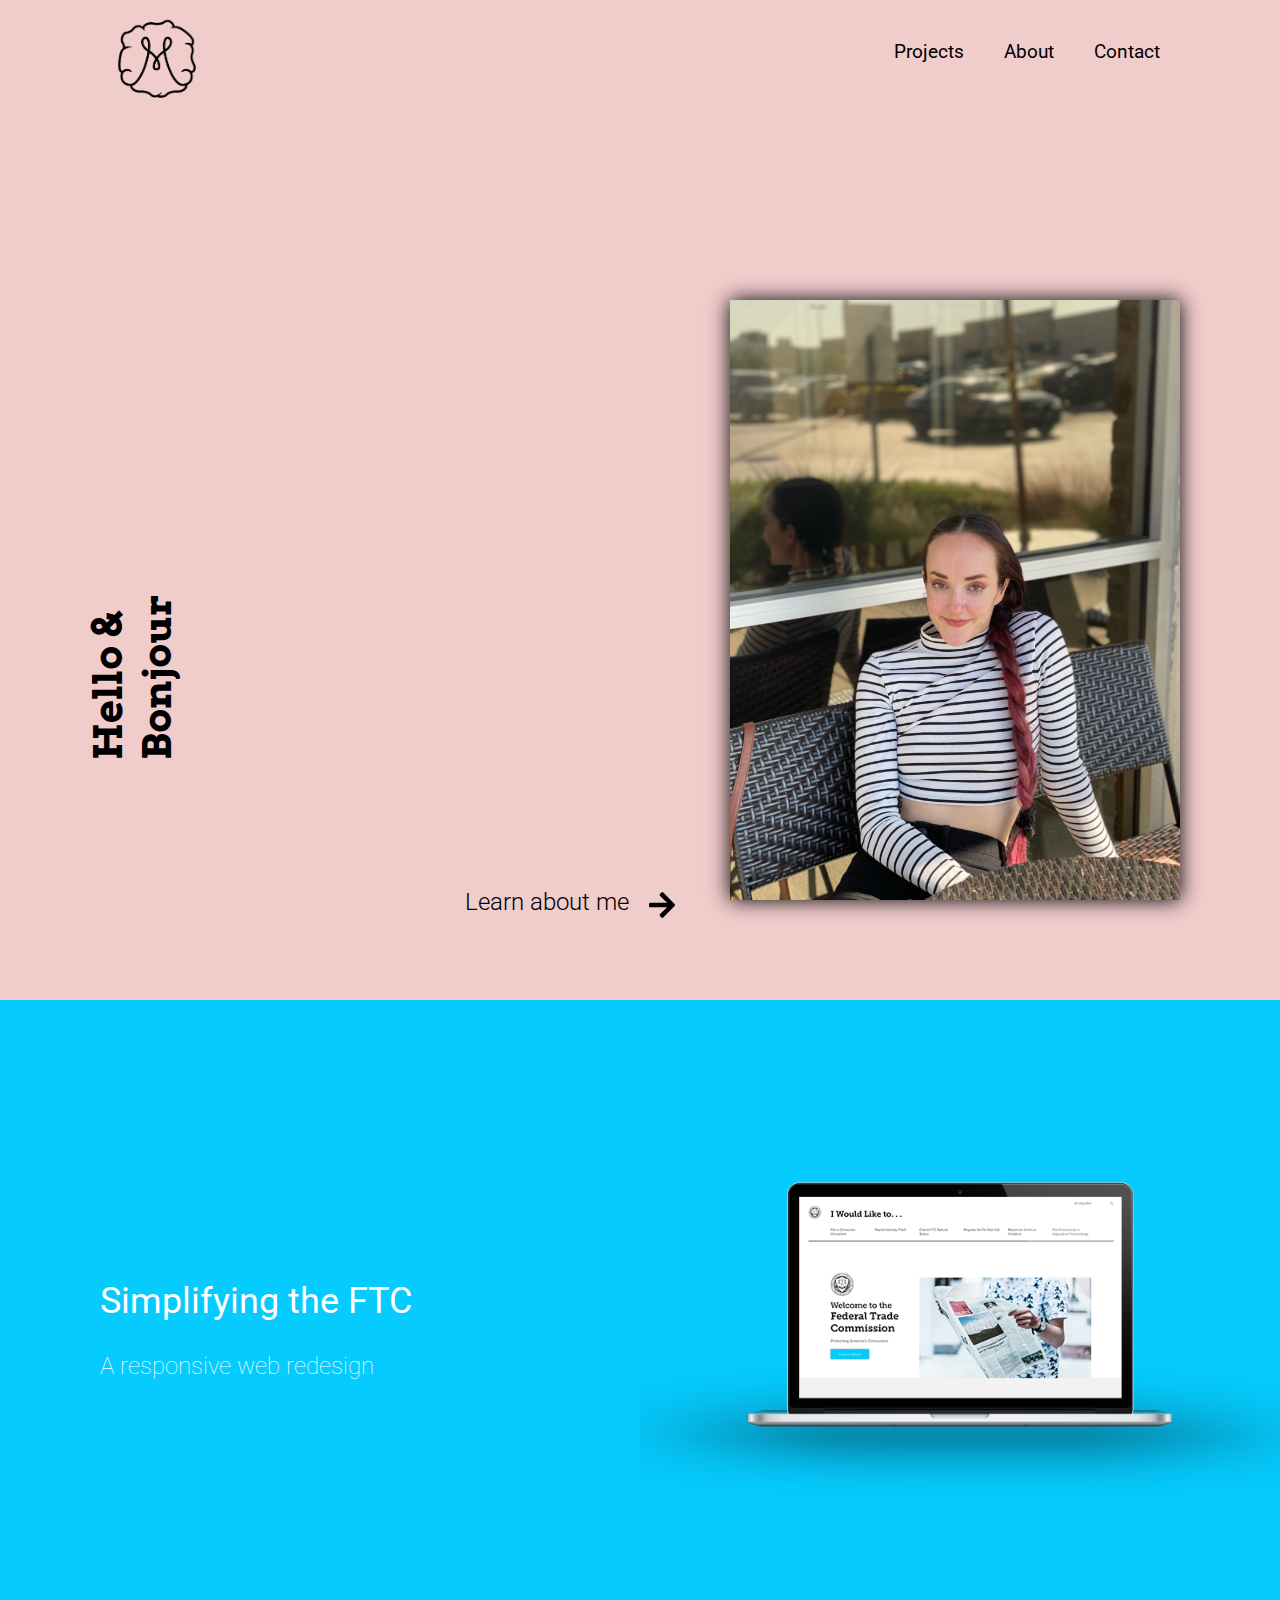
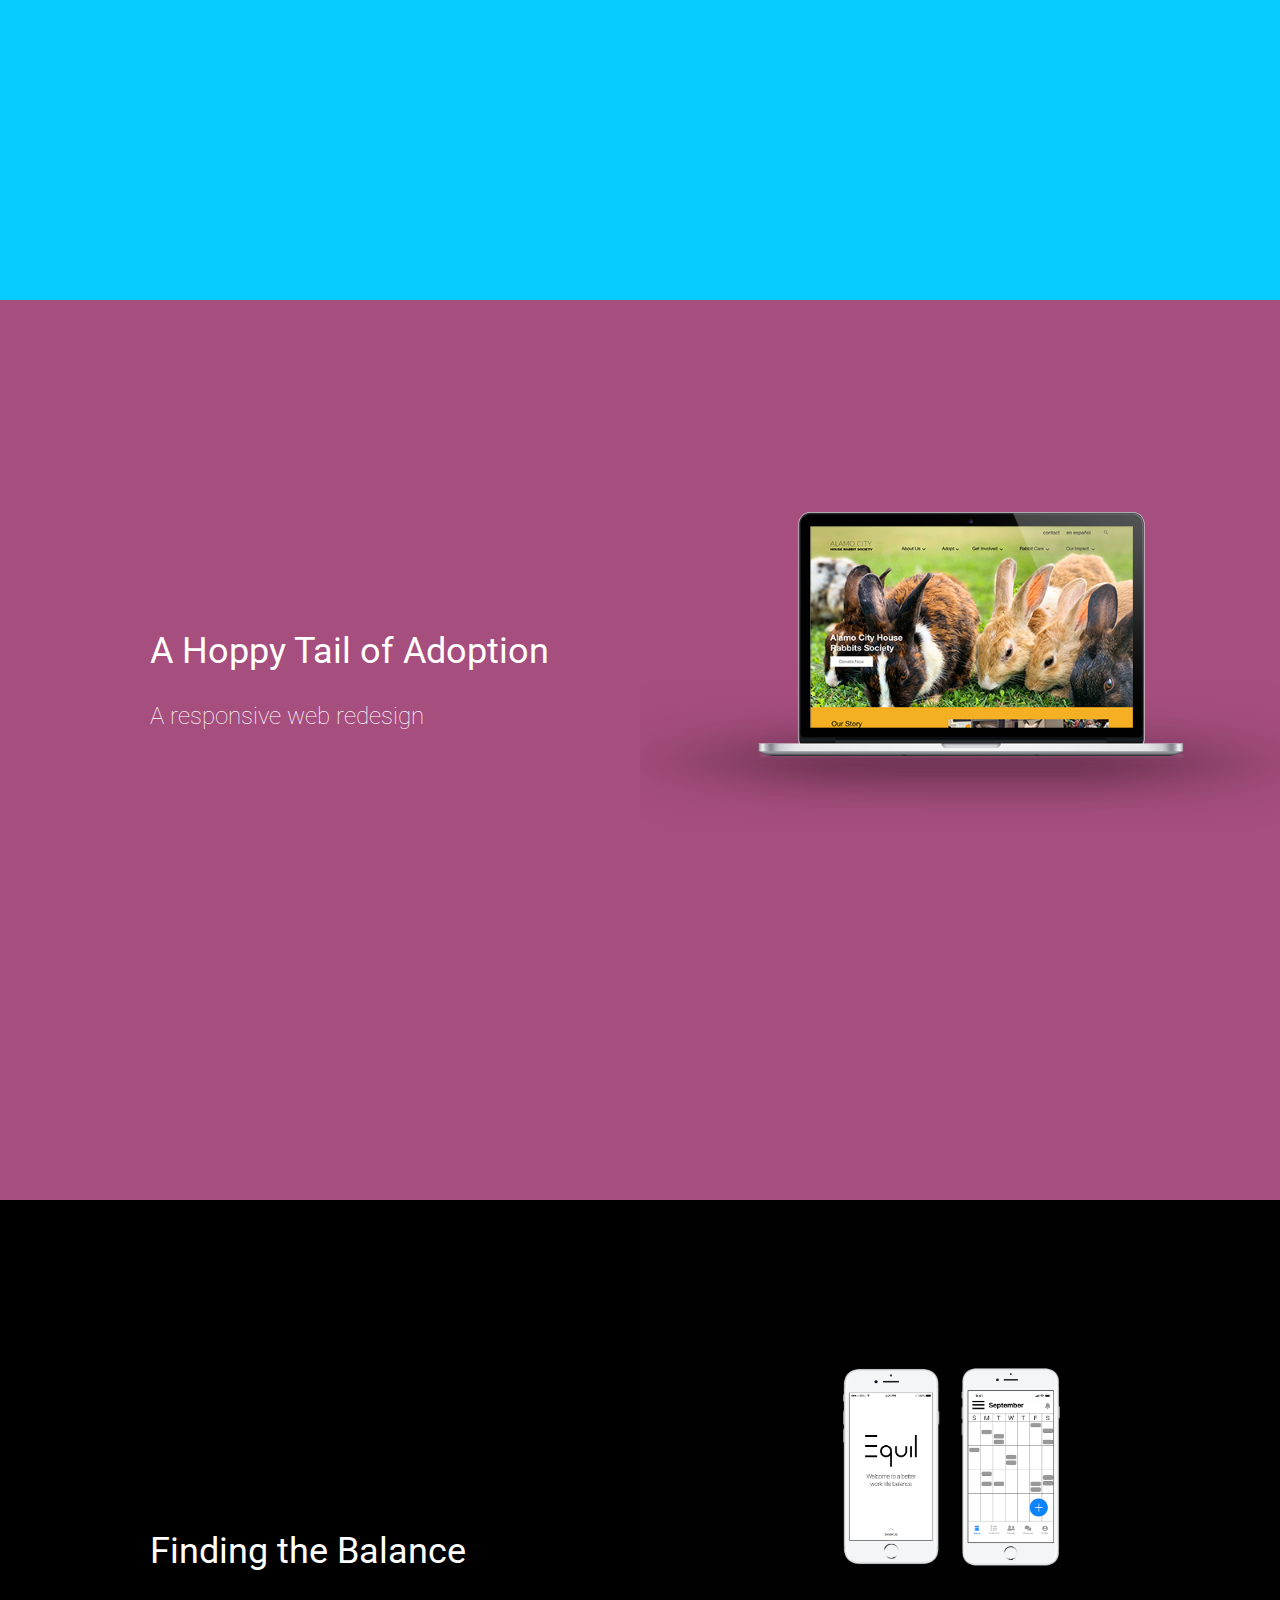
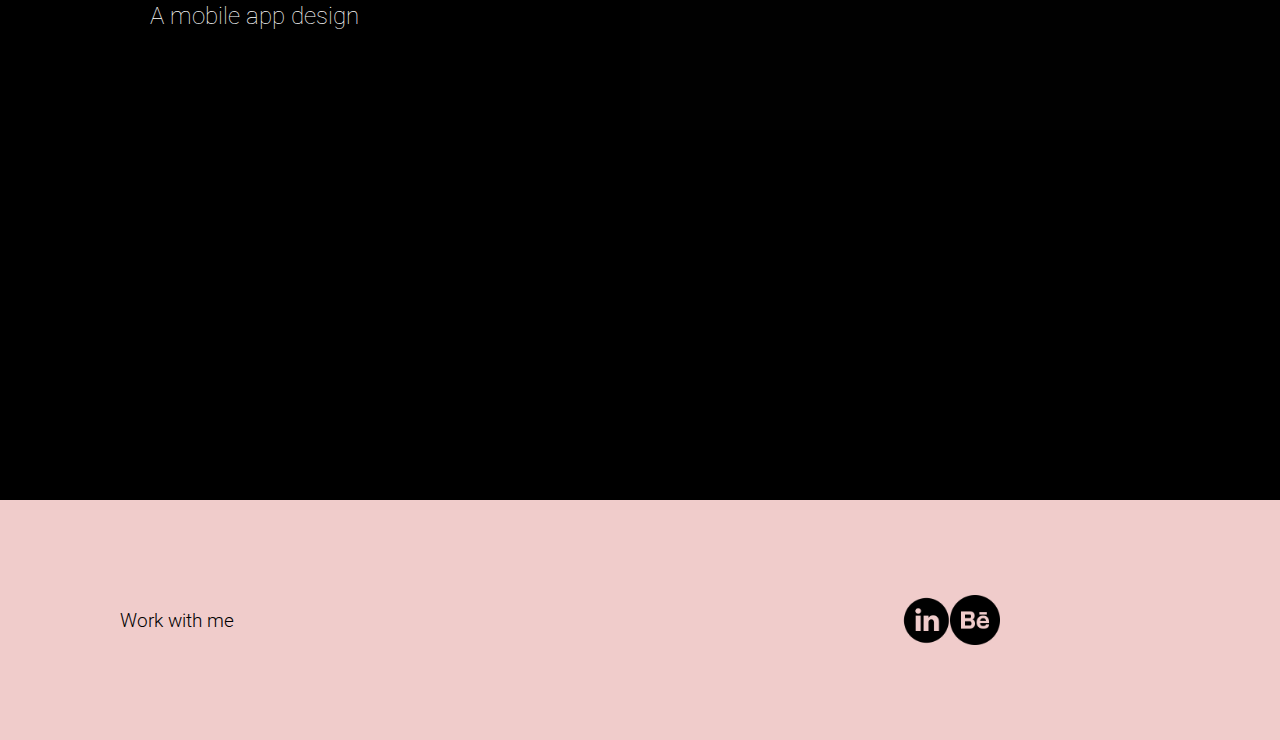
==== index.html @ e68db478 "HW 17 upload" ====
<!DOCTYPE html>
<html>
<head>
  <link href="CSS/style.css" type="text/css" rel="stylesheet">
  <link href="preconnect" href="https://fonts.gstatic.com">
  <link href="https://fonts.googleapis.com/css2?family=Arvo:wght@400;700&family=Roboto:ital,wght@0,100;0,300;0,400;0,700;1,100;1,300&display=swap" rel="stylesheet">
</head>

<body style="margin: 0;">
<!-- Nav HTML -->
<div class="nav">
    <div class="logo"><a href="#"><img src="Images/Logo.png"></a></div>
    <div class="push">
         <a href="#">Projects</a>
         <a href="#">About</a>
         <a href="#">Contact</a>
    </div>
</div>
<!-- Hero Section -->
<div class="hero">
    <h1>Hello &amp Bonjour</h1>
    <a href="#"><h3>Learn about me</h3><img src="icons/arrow-right-solid.svg"></a>
    <div class="heroRight"><img src="Images/Margaret.jpg"></div>
</div>
</div>
<!-- Case Study 1 -->
<div class="caseStudy1">
  <div id="ftc"><a href="#">
    <h2>Simplifying the FTC</h2>
    <h3>A responsive web redesign</h3>
  </div>
    <div class="mockup-ftc"><img src="Images/FTC.png"></div>
  </a>
</div>
<!-- Case Study 2 -->
<div class="caseStudy2">
  <div id="achr"><a href="#">
    <h2>A Hoppy Tail of Adoption</h2>
    <h3>A responsive web redesign</h3>
  </div>
    <div class="mockup-achr"><img src="Images/ACHR.png"></div>
  </a>
</div>
<!-- Case Study 3 -->
<div class="caseStudy3">
  <div id="equil"><a href="#">
    <h2>Finding the Balance</h2>
    <h3>A mobile app design</h3>
  </div>
    <div class="mockup-equil"><img src="Images/Equil.png"></div>
  </a>
</div>
<!-- Footer -->
<div class="footer">
    <a href="#"><h4>Work with me</h4></a>
    <div class="social">
        <a href="https://www.linkedin.com/in/margaret-rose-grayson/" target="_blank"><img src="icons/linkedin-icon.jpg"></a>
        <a href="https://www.behance.net/margaret-rose" target="_blank"><img src="icons/behance-icon.png"></a>
        <button onclick="topFunction()" id="top" title="Go to top"><h4>Back to top</h4></button>
    </div>  
</div>

<script>
    //Get the button
    var mybutton = document.getElementById("top");
    
    // When the user scrolls down 20px from the top of the document, show the button
    window.onscroll = function() {scrollFunction()};
    
    function scrollFunction() {
      if (document.body.scrollTop > 20 || document.documentElement.scrollTop > 20) {
        mybutton.style.display = "block";
      } else {
        mybutton.style.display = "none";
      }
    }
    
    // When the user clicks on the button, scroll to the top of the document
    function topFunction() {
      document.body.scrollTop = 0;
      document.documentElement.scrollTop = 0;
    }
    </script>
</body>
</html>
---- CSS/style.css ----
body {
  background-color: #F0CCCB;
  transition: background-color 1s ease;
}

/* navigation style */

.nav {
  display: flex;
  height: 200px;
  width: auto;
}

.push {
  display: flex;
  justify-content: flex-end;
  height: 100%;
  width: 100%;
  margin: 20px 100px 0 0;
}

.push a {
  text-decoration: none;
  padding: 20px;
  color: black;
  font-family: 'Roboto', Arial, Helvetica, sans-serif;
  font-size: 19px;
}

.push a:hover {
  text-decoration: underline;
}

.logo img {
  display: flex;
  align-items: center;
  height: 100px;
  width: auto;
  padding: 10px 10px 10px 100px;
}

/* hero section style */

.hero {
  display: flex;
  height: 800px;
  width: auto;
}

.hero h1 {
  display: flex;
  align-items: center;
  font-family: 'Arvo', serif;
  font-size: 40px;
  font-weight: 700;
  transform: rotate(-90deg);
  height: 100%;
  width: 100%;
  padding: 0 0 200px 200px;
}

.hero h3 {
  font-family: 'Roboto', arial, sans-serif;
  font-size: 24px;
  font-weight: 300;
  padding-bottom: 60px;
}

.hero a {
  display: flex;
  align-items: flex-end;
  text-decoration: none;
  color: black;
  height: 100%;
  width: 100%;
}

.hero a:hover {
  text-decoration: underline;
}

.hero img {
  display: flex;
  align-items: flex-end;
  padding: 0 0 80px 20px;
  height: 30px;
  width: auto;
}

.heroRight {
  display: flex;
  align-items: center;
}

.heroRight img {
  height: 600px;
  width: auto;
  box-shadow: 0 0 20px black;
  margin-right: 100px;
  padding: 0;
}

/* Case Study Styling */
.caseStudy1, .caseStudy2, .caseStudy3 {
  display: grid;
  grid-template-columns: 1fr 1fr;
  grid-template-rows: 1fr 1fr 1fr;
  grid-template-areas:
  "ftc mockup-ftc"
  "achr mockup-achr"
  "equil mockup-equil";
  height: 900px;
  width: auto;
}
.caseStudy1 {
  background-color: #05CBFE;
}

.caseStudy2 {
  background-color: #A64E7E;
}

.caseStudy3 {
  background-color: black;
}

#ftc {
  width: 100%;
  height: 100%;
  grid-area: "ftc";
}

#ftc h2 {
  font-family: 'Roboto', arial, sans-serif;
  font-size: 36px;
  font-weight: 400;
  color: white;
  width: 100%;
  grid-column-start: 1;
  grid-row-start: 2;
  padding: 250px 0 0 100px;
}

#ftc h3 {
  font-family: 'Roboto', arial, sans-serif;
  font-size: 24px;
  font-weight: 100;
  color: white;
  width: 100%;
  padding: 0 0 0 100px;
}

.mockup-ftc img {
  grid-area: "mockup-ftc";
  grid-column-start: 2;
  grid-column-end: 2;
  grid-row-start: 1;
  grid-row-end: 3;
  width: 100%;
  height: auto;
}

#ftc a {
  text-decoration: none;
}

#achr {
  width: 100%;
  height: 100%;
  padding: 50px;
  grid-area: "achr";
  background-color: #A64E7E;
}

#achr h2 {
  font-family: 'Roboto', arial, sans-serif;
  font-size: 36px;
  font-weight: 400;
  color: white;
  padding: 250px 0 0 100px;
}

#achr h3 {
  font-family: 'Roboto', arial, sans-serif;
  font-size: 24px;
  font-weight: 100;
  color: white;
  padding: 0 0 0 100px;
}

.mockup-achr img {
  grid-area: "mockup-achr";
  grid-column-start: 2;
  grid-row-start: 1;
  grid-row-end: 3;
  width: 100%;
  height: auto;
}

#achr a {
  text-decoration: none;
}

#equil {
  height: 100%;
  width: 100%;
  padding: 50px;
  grid-area: "equil";
  background-color: black;
}

#equil h2 {
  font-family: 'Roboto', arial, sans-serif;
  font-size: 36px;
  font-weight: 400;
  color: white;
  padding: 250px 0 0 100px;
}
#equil h3 {
  font-family: 'Roboto', arial, sans-serif;
  font-size: 24px;
  font-weight: 100;
  color: white;
  padding: 0 0 0 100px;
}

.mockup-equil img {
  grid-area: "mockup-equil";
  grid-column-start: 2;
  grid-row-start: 1;
  grid-row-end: 3;
  width: 100%;
  height: auto;
}

#equil a {
  text-decoration: none;
}

/* footer style */

.footer {
  height: 200px;
  width: auto;
  padding: 20px;
  display: flex;
}

.footer h4 {
  color: black;
  font-family: 'Roboto', Arial, Helvetica, sans-serif;
  font-size: 19px;
  font-weight: 300;
  margin-left: 100px;
}

.footer a {
  text-decoration: none;
  display: flex;
  align-items: center;
  width: 100%;
  height: 100%;
}

.footer a:hover {
  text-decoration: underline;
  color: #404142;
}

.social {
  display: flex;
  justify-content: flex-end;
  height: 100%;
  width: 100%;
  margin-right: 250px;
}

.social a {
  display: flex;
  justify-content: flex-end;
  height: 100%;
  width: 10%;
}

.social img {
  height: 50px;
  width: 50px;
  padding: 10px;
}

#top {
  display: none;
  position: fixed;
  bottom: 20px;
  right: 30px;
  z-index: 99;
  font-size: 18px;
  border: none;
  outline: none;
  background-color: #F0CCCB;
  padding: 0 15px;
  color: #414042;
  border-radius: 5px;
  box-shadow: 0 0 20px rgba(255, 255, 255, 0.8);
  font-family: 'Roboto', sans-serif;
  transition: all .5s ease;
}

#top:hover {
  background-color: #404142;
}

#top h4 {
  margin-left: 0;
}

#top:hover h4 {
  color: #F0CCCB;
}
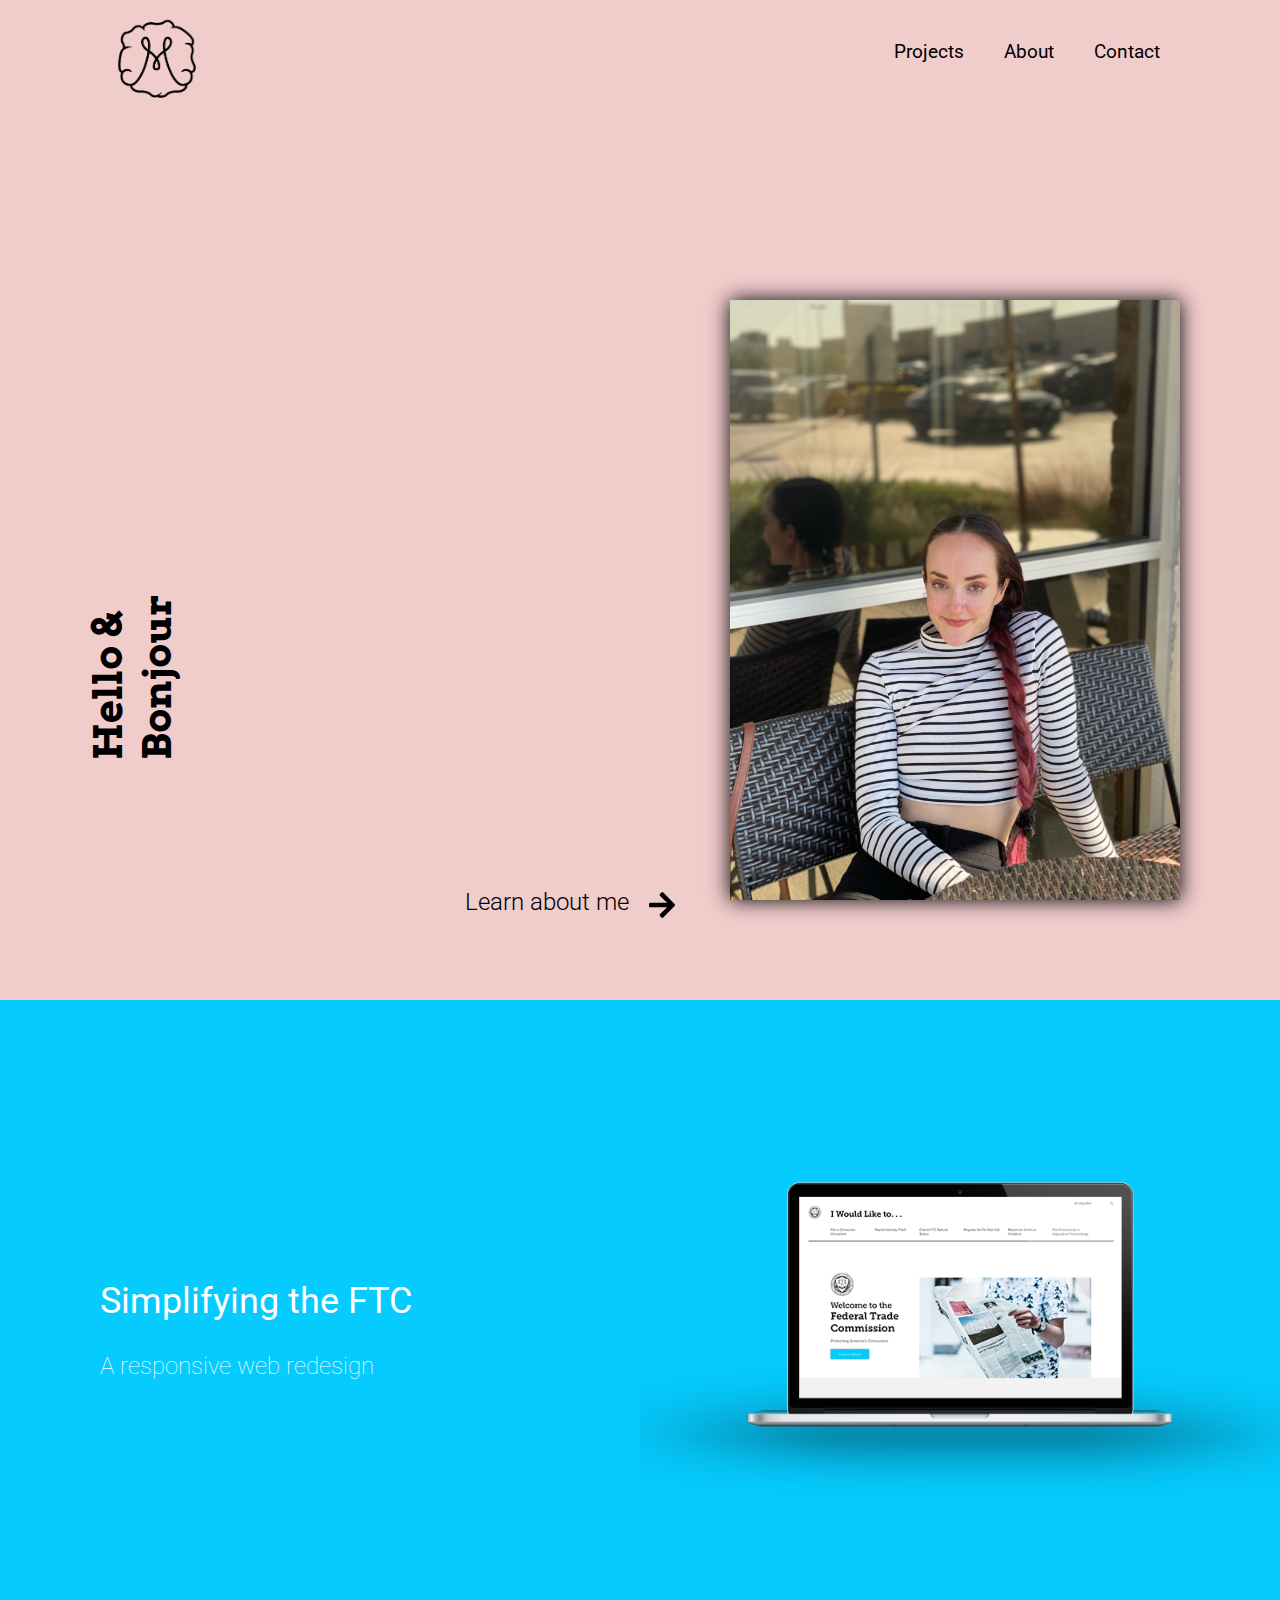
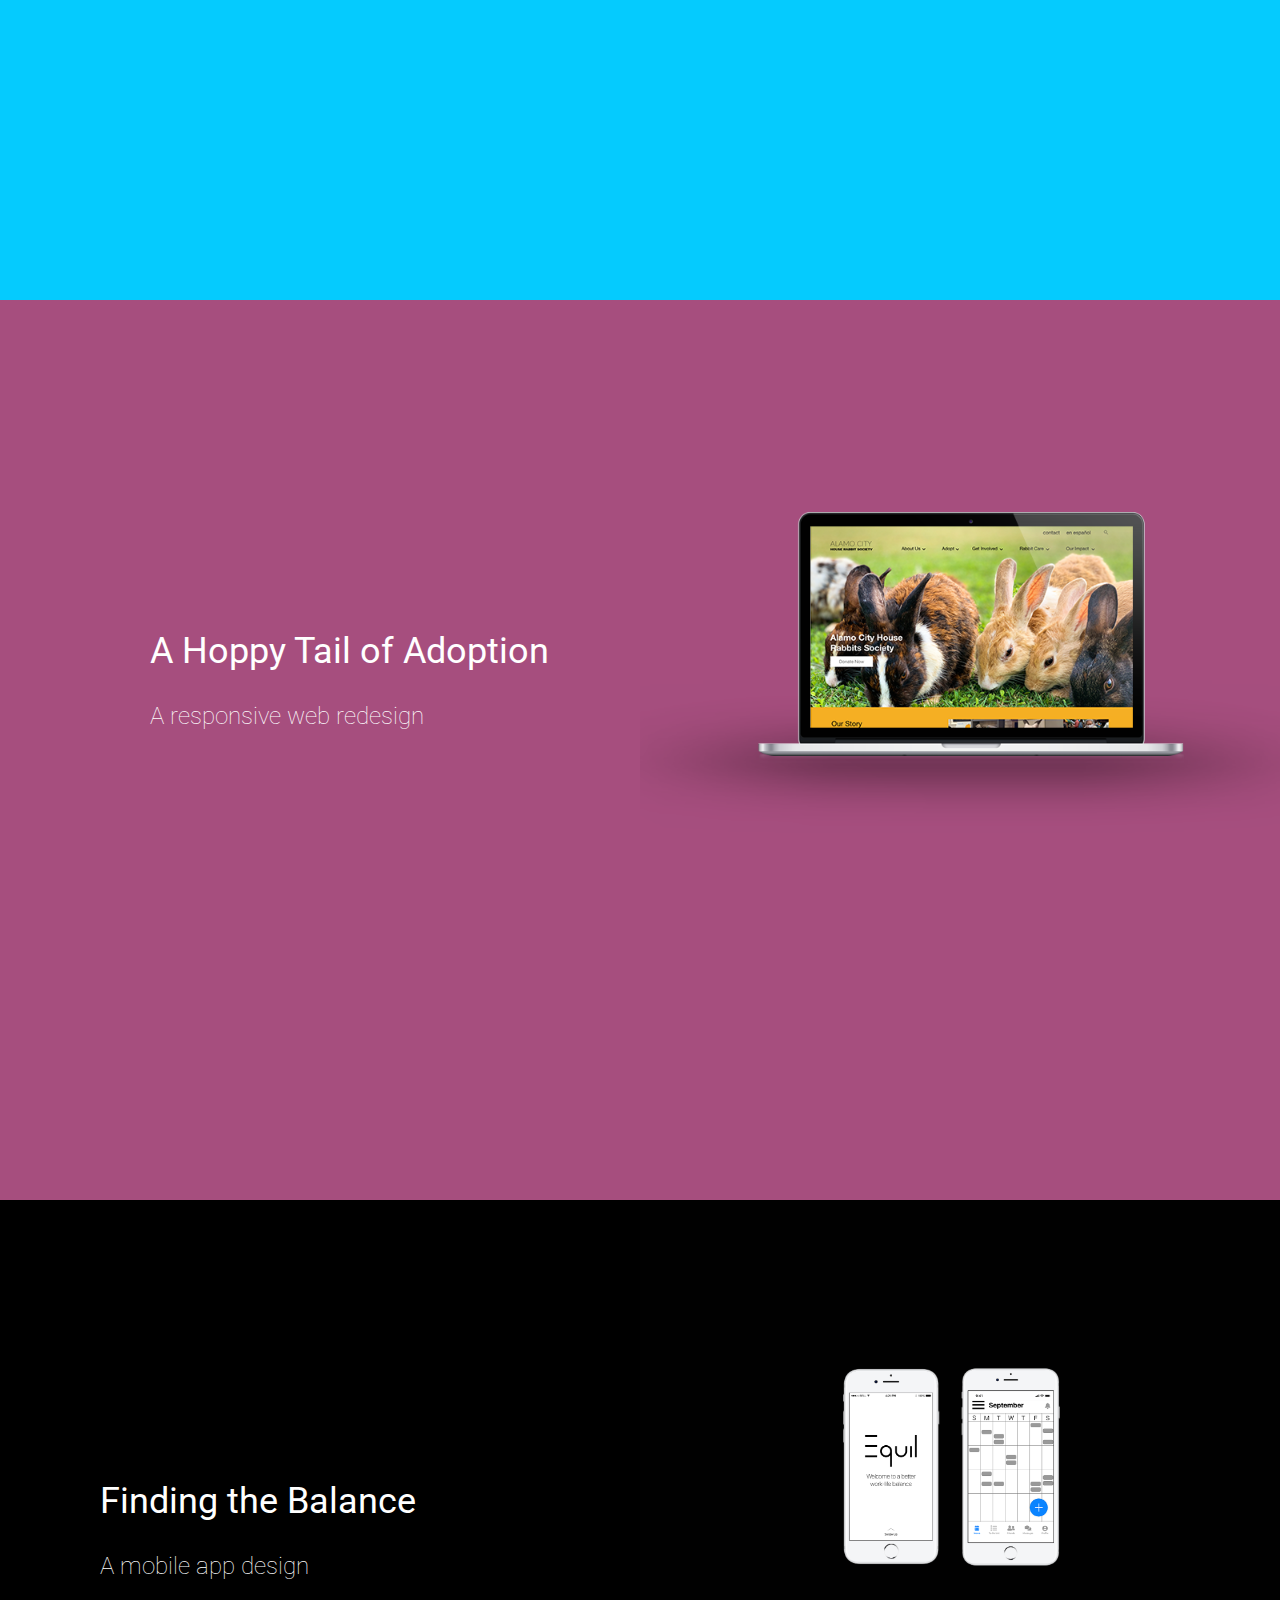
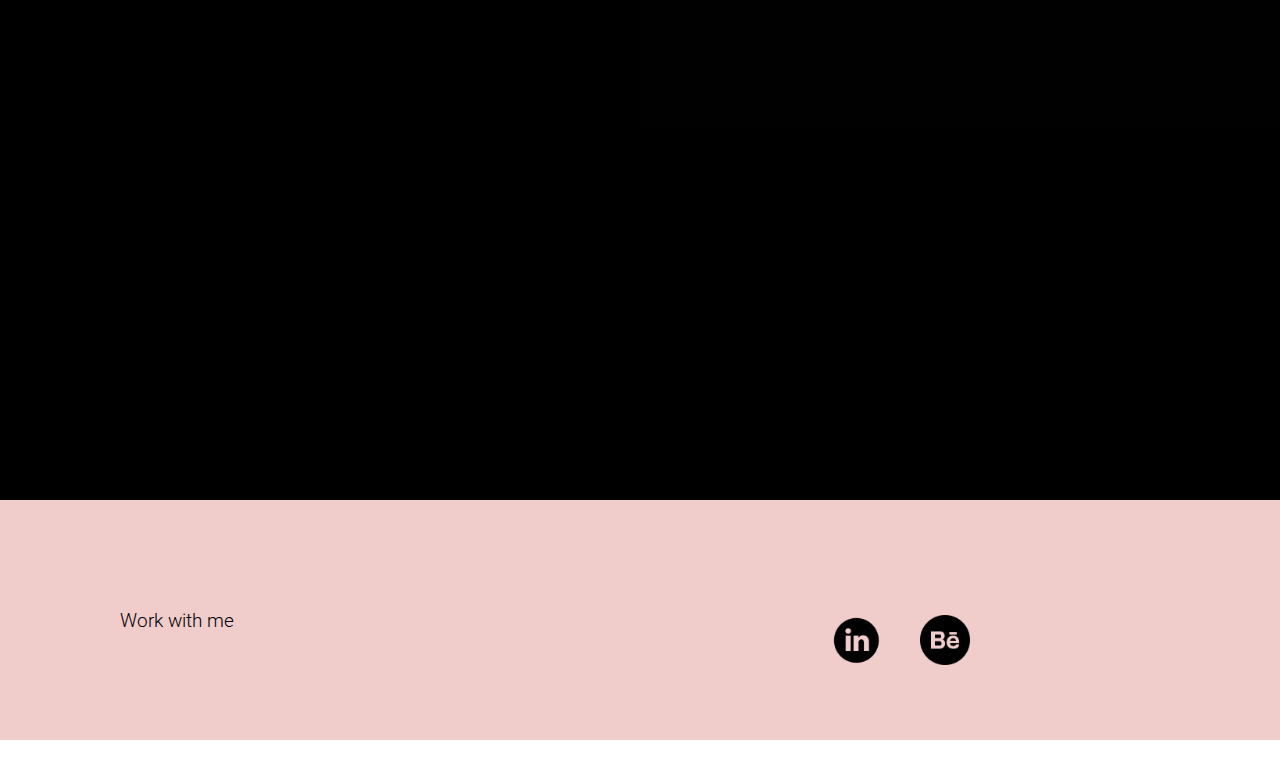
==== commit 703fc024: "Hamburger Fix and Media Queries" ====
--- a/index.html
+++ b/index.html
@@ -4,27 +4,31 @@
   <link href="CSS/style.css" type="text/css" rel="stylesheet">
   <link href="preconnect" href="https://fonts.gstatic.com">
   <link href="https://fonts.googleapis.com/css2?family=Arvo:wght@400;700&family=Roboto:ital,wght@0,100;0,300;0,400;0,700;1,100;1,300&display=swap" rel="stylesheet">
+  <link rel="stylesheet" href="https://cdnjs.cloudflare.com/ajax/libs/font-awesome/4.7.0/css/font-awesome.min.css">
 </head>
 
 <body style="margin: 0;">
 <!-- Nav HTML -->
+<div class="menu">
+    <span></span>
+</div>
 <div class="nav">
-    <div class="logo"><a href="#"><img src="Images/Logo.png"></a></div>
+    <div class="logo"><a href="index.html"><img src="Images/Logo.png"></a></div>
     <div class="push">
-         <a href="#">Projects</a>
-         <a href="#">About</a>
+         <a href="projects.html">Projects</a>
+         <a href="about.html">About</a>
          <a href="#">Contact</a>
     </div>
 </div>
 <!-- Hero Section -->
 <div class="hero">
     <h1>Hello &amp Bonjour</h1>
-    <a href="#"><h3>Learn about me</h3><img src="icons/arrow-right-solid.svg"></a>
+    <a href="about.html"><h3>Learn about me</h3><img src="icons/arrow-right-solid.svg"></a>
     <div class="heroRight"><img src="Images/Margaret.jpg"></div>
 </div>
 </div>
 <!-- Case Study 1 -->
-<div class="caseStudy1">
+<div class="caseStudy-FTC">
   <div id="ftc"><a href="#">
     <h2>Simplifying the FTC</h2>
     <h3>A responsive web redesign</h3>
@@ -33,7 +37,7 @@
   </a>
 </div>
 <!-- Case Study 2 -->
-<div class="caseStudy2">
+<div class="caseStudy-ACHR">
   <div id="achr"><a href="#">
     <h2>A Hoppy Tail of Adoption</h2>
     <h3>A responsive web redesign</h3>
@@ -42,7 +46,7 @@
   </a>
 </div>
 <!-- Case Study 3 -->
-<div class="caseStudy3">
+<div class="caseStudy-Equil">
   <div id="equil"><a href="#">
     <h2>Finding the Balance</h2>
     <h3>A mobile app design</h3>
@@ -59,27 +63,33 @@
         <button onclick="topFunction()" id="top" title="Go to top"><h4>Back to top</h4></button>
     </div>  
 </div>
-
+</body>
 <script>
-    //Get the button
-    var mybutton = document.getElementById("top");
-    
-    // When the user scrolls down 20px from the top of the document, show the button
-    window.onscroll = function() {scrollFunction()};
-    
-    function scrollFunction() {
-      if (document.body.scrollTop > 20 || document.documentElement.scrollTop > 20) {
-        mybutton.style.display = "block";
-      } else {
-        mybutton.style.display = "none";
-      }
+  //Get the button
+  var mybutton = document.getElementById("top");
+  
+  // When the user scrolls down 20px from the top of the document, show the button
+  window.onscroll = function() {scrollFunction()};
+  
+  function scrollFunction() {
+    if (document.body.scrollTop > 20 || document.documentElement.scrollTop > 20) {
+      mybutton.style.display = "block";
+    } else {
+      mybutton.style.display = "none";
     }
-    
-    // When the user clicks on the button, scroll to the top of the document
-    function topFunction() {
-      document.body.scrollTop = 0;
-      document.documentElement.scrollTop = 0;
-    }
-    </script>
-</body>
+  }
+  
+  // When the user clicks on the button, scroll to the top of the document
+  function topFunction() {
+    document.body.scrollTop = 0;
+    document.documentElement.scrollTop = 0;
+  }
+  </script>  
+<!-- Hamburger Menu-->
+<script src="https://code.jquery.com/jquery-3.3.1.slim.min.js" integrity="sha384-q8i/X+965DzO0rT7abK41JStQIAqVgRVzpbzo5smXKp4YfRvH+8abtTE1Pi6jizo" crossorigin="anonymous"></script>
+<script>$(".menu").click(function() {
+    $(".menu").toggleClass("active");
+    $(".push").toggleClass("active");
+  });
+</script>
 </html>--- a/CSS/style.css
+++ b/CSS/style.css
@@ -1,14 +1,10 @@
-body {
+/* home navigation style */
+
+.nav {
+  display: flex;
+  height: 200px;
+  width: auto;
   background-color: #F0CCCB;
-  transition: background-color 1s ease;
-}
-
-/* navigation style */
-
-.nav {
-  display: flex;
-  height: 200px;
-  width: auto;
 }
 
 .push {
@@ -31,6 +27,11 @@
   text-decoration: underline;
 }
 
+.push a:visited {
+  text-decoration: none;
+  font-weight: 700;
+}
+
 .logo img {
   display: flex;
   align-items: center;
@@ -39,12 +40,13 @@
   padding: 10px 10px 10px 100px;
 }
 
-/* hero section style */
+/* home hero section style */
 
 .hero {
   display: flex;
   height: 800px;
   width: auto;
+  background-color: #F0CCCB;
 }
 
 .hero h1 {
@@ -64,6 +66,19 @@
   font-size: 24px;
   font-weight: 300;
   padding-bottom: 60px;
+  align-items: center;
+}
+
+.hero h4 {
+  display: flex;
+  align-items: center;
+  font-family: 'Roboto', arial, sans-serif;
+  font-size: 21px;
+  font-weight: 300;
+  height: 100%;
+  width: 100%;
+  padding-top: 200px;
+  padding-right: 150px;
 }
 
 .hero a {
@@ -100,28 +115,55 @@
   padding: 0;
 }
 
-/* Case Study Styling */
-.caseStudy1, .caseStudy2, .caseStudy3 {
+/* Project Styling */
+.caseStudy-FTC {
   display: grid;
   grid-template-columns: 1fr 1fr;
-  grid-template-rows: 1fr 1fr 1fr;
+  grid-template-rows: 1fr;
   grid-template-areas:
-  "ftc mockup-ftc"
-  "achr mockup-achr"
+  "ftc mockup-ftc";
+  height: 900px;
+  width: auto;
+}
+
+.caseStudy-ACHR {
+  display: grid;
+  grid-template-columns: 1fr 1fr;
+  grid-template-rows: 1fr;
+  grid-template-areas:
+  "achr mockup-achr";
+  height: 900px;
+  width: auto;
+}
+
+.caseStudy-Equil {
+  display: grid;
+  grid-template-columns: 1fr 1fr;
+  grid-template-rows: 1fr;
+  grid-template-areas:
   "equil mockup-equil";
   height: 900px;
   width: auto;
 }
-.caseStudy1 {
+
+.caseStudy-FTC {
   background-color: #05CBFE;
 }
 
-.caseStudy2 {
+.caseStudy-ACHR {
   background-color: #A64E7E;
 }
 
-.caseStudy3 {
+.caseStudy-Equil {
   background-color: black;
+}
+
+.caseStudy-Silence {
+  background-color: lightgray;
+}
+
+.caseStudy-Broadway {
+  background-color: #D1B836;
 }
 
 #ftc {
@@ -190,9 +232,6 @@
 
 .mockup-achr img {
   grid-area: "mockup-achr";
-  grid-column-start: 2;
-  grid-row-start: 1;
-  grid-row-end: 3;
   width: 100%;
   height: auto;
 }
@@ -204,7 +243,6 @@
 #equil {
   height: 100%;
   width: 100%;
-  padding: 50px;
   grid-area: "equil";
   background-color: black;
 }
@@ -244,6 +282,8 @@
   width: auto;
   padding: 20px;
   display: flex;
+  background-color: #F0CCCB;
+  z-index: 1;
 }
 
 .footer h4 {
@@ -280,13 +320,16 @@
   justify-content: flex-end;
   height: 100%;
   width: 10%;
+  padding: 20px;
 }
 
 .social img {
   height: 50px;
   width: 50px;
-  padding: 10px;
-}
+  padding: 20px;
+}
+
+/* Back to top styling */
 
 #top {
   display: none;
@@ -316,4 +359,481 @@
 
 #top:hover h4 {
   color: #F0CCCB;
-}+}
+
+/* FTC Nav Stylying */
+
+.navBlue {
+  display: flex;
+  height: 200px;
+  width: auto;
+  background-color: #05CBFE;
+}
+
+.logo img {
+  display: flex;
+  align-items: center;
+  height: 100px;
+  width: auto;
+  padding: 10px 10px 10px 100px;
+}
+
+/* Projects Styling */
+.caseStudy-Broadway {
+  display: grid;
+  grid-template-columns: 1fr 1fr;
+  grid-template-rows: 1fr;
+  grid-template-areas:
+  "broadway mockup-broadway";
+  height: 900px;
+  width: auto;
+  margin: 0;
+}
+
+.caseStudy-Silence {
+  display: grid;
+  grid-template-columns: 1fr 1fr;
+  grid-template-rows: 1fr;
+  grid-template-areas:
+  "silence mockup-silence";
+  height: 900px;
+  width: auto;
+  margin: 0;
+}
+
+#ftc {
+  width: 100%;
+  height: 100%;
+  grid-area: "ftc";
+}
+
+#ftc h2 {
+  font-family: 'Roboto', arial, sans-serif;
+  font-size: 36px;
+  font-weight: 400;
+  color: white;
+  width: 100%;
+  grid-column-start: 1;
+  grid-row-start: 2;
+  padding: 250px 0 0 100px;
+}
+
+#ftc h3 {
+  font-family: 'Roboto', arial, sans-serif;
+  font-size: 24px;
+  font-weight: 100;
+  color: white;
+  width: 100%;
+  padding: 0 0 0 100px;
+}
+
+.mockup-ftc img {
+  grid-area: "mockup-ftc";
+  width: 100%;
+  height: auto;
+}
+
+#ftc a {
+  text-decoration: none;
+}
+
+#achr {
+  width: 100%;
+  height: 100%;
+  grid-area: "achr";
+  background-color: #A64E7E;
+}
+
+#achr h2 {
+  font-family: 'Roboto', arial, sans-serif;
+  font-size: 36px;
+  font-weight: 400;
+  color: white;
+  padding: 250px 0 0 100px;
+}
+
+#achr h3 {
+  font-family: 'Roboto', arial, sans-serif;
+  font-size: 24px;
+  font-weight: 100;
+  color: white;
+  padding: 0 0 0 100px;
+}
+
+.mockup-achr img {
+  grid-area: "mockup-achr";
+  width: 100%;
+  height: auto;
+}
+
+#achr a {
+  text-decoration: none;
+}
+
+#equil {
+  height: 100%;
+  width: 100%;
+  grid-area: "equil";
+  background-color: black;
+}
+
+#equil h2 {
+  font-family: 'Roboto', arial, sans-serif;
+  font-size: 36px;
+  font-weight: 400;
+  color: white;
+  padding: 250px 0 0 100px;
+}
+#equil h3 {
+  font-family: 'Roboto', arial, sans-serif;
+  font-size: 24px;
+  font-weight: 100;
+  color: white;
+  padding: 0 0 0 100px;
+}
+
+.mockup-equil img {
+  grid-area: "mockup-equil";
+  width: 100%;
+  height: 100%;
+}
+
+#equil a {
+  text-decoration: none;
+}
+
+#broadway {
+  height: 100%;
+  width: 100%;
+  padding: 50px;
+  grid-area: "broadway";
+}
+
+#broadway h2 {
+  font-family: 'Roboto', arial, sans-serif;
+  font-size: 36px;
+  font-weight: 400;
+  color: white;
+  padding: 250px 0 0 100px;
+}
+
+#broadway h3 {
+  font-family: 'Roboto', arial, sans-serif;
+  font-size: 24px;
+  font-weight: 100;
+  color: white;
+  padding: 0 0 0 100px;
+}
+
+.mockup-broadway img {
+  grid-area: "mockup-broadway";
+  width: 100%;
+  height: 100%;
+  padding-top: 150px;
+}
+
+#broadway a {
+  text-decoration: none;
+}
+
+#silence {
+  height: 900px;
+  width: 100%;
+  padding: 50px;
+  grid-area: "silence";
+}
+
+#silence h2 {
+  font-family: 'Roboto', arial, sans-serif;
+  font-size: 36px;
+  font-weight: 400;
+  color: white;
+  padding: 250px 0 0 100px;
+}
+
+#silence h3 {
+  font-family: 'Roboto', arial, sans-serif;
+  font-size: 24px;
+  font-weight: 100;
+  color: white;
+  padding: 0 0 0 100px;
+}
+
+.mockup-silence img {
+  grid-area: "mockup-silence";
+  width: 100%;
+  height: 100%;
+  padding: 0;
+}
+
+#silence a {
+  text-decoration: none;
+}
+
+/* About Me Styling */
+
+.info {
+  background-color: #F0CCCB;
+  line-height: 1.5em;
+  padding-top: 20px;
+}
+
+.info a {
+  font-family: 'Roboto', arial, sans-serif;
+  font-size: 24px;
+  font-weight: 300;
+  justify-content: flex-end;
+  text-decoration: none;
+  color: black;
+  height: 100%;
+  width: 100%;
+}
+
+.info a:hover {
+  text-decoration: underline;
+}
+
+.info img {
+  padding: 0 0 15px 20px;
+  height: 30px;
+  width: auto;
+}
+
+.info h2 {
+  font-family: 'Roboto', arial, sans-serif;
+  font-size: 36px;
+  font-weight: 400;
+  color: black;
+  padding-left: 100px;
+  display: flex;
+
+}
+
+.info p {
+  font-family: 'Roboto', arial, sans-serif;
+  font-size: 16px;
+  font-weight: 400;
+  color: black;
+  padding-left: 100px;
+}
+
+.info ul {
+  padding-left: 150px;
+}
+
+.info li {
+  font-family: 'Roboto', arial, sans-serif;
+  font-size: 16px;
+  font-weight: 400;
+  color: black;
+}
+
+#roots {
+  padding-bottom: 100px;
+}
+
+#roots p {
+  height: auto;
+  width: 50%;
+}
+
+#goals {
+  padding-bottom: 100px;
+}
+
+#goals p {
+  height: auto;
+  width: 50%
+}
+
+/* Responsiveness */
+
+@media screen and (max-width: 600px){
+  .caseStudy-FTC {
+    grid-template-columns: 1fr;
+    grid-template-rows: 1fr 1fr;
+    grid-template-areas:
+    "ftc"
+    "mockup-ftc";
+  }
+  .caseStudy-ACHR {
+    grid-template-columns: 1fr;
+    grid-template-rows: 1fr 1fr;
+    grid-template-areas:
+    "achr"
+    "mockup-achr";
+  }
+  .caseStudy-Equil {
+    grid-template-columns: 1fr;
+    grid-template-rows: 1fr 1fr;
+    grid-template-areas:
+    "equil"
+    "mockup-equil";
+  }
+  .caseStudy-Broadway {
+    grid-template-columns: 1fr;
+    grid-template-rows: 1fr 1fr;
+    grid-template-areas:
+    "broadway"
+    "mockup-broadway";
+  }
+  .caseStudy-Silence {
+    grid-template-columns: 1fr;
+    grid-template-rows: 1fr 1fr;
+    grid-template-areas:
+    "silence"
+    "mockup-silence";
+  }
+  .push a {
+    display: none;
+  }
+  .push.active a {
+    display: block;
+  }
+  .hero {
+    padding: 0;
+  }
+  .heroRight img {
+    height: 400px;
+    width: auto;
+    box-shadow: 0 0 20px black;
+    justify-content: flex-start;
+  }
+  .hero a {
+    display: flex;
+    align-items: flex-end;
+    justify-content: center;
+    text-decoration: none;
+    color: black;
+    height: 100%;
+    width: 100%;
+  }
+  .hero h1 {
+    display: flex;
+    align-items: center;
+    font-family: 'Arvo', serif;
+    font-size: 40px;
+    font-weight: 700;
+    transform: rotate(-90deg);
+    height: 100%;
+    width: 100%;
+    padding: 0;
+  }
+  .hero h4 {
+    padding-right: 0;
+    padding-top: 500px;
+    flex-direction: column;
+    align-items: flex-start;
+  }
+  #achr h2 {
+    width: 100%;
+    justify-content: center;
+    padding: 0;
+  }
+  #achr h3 {
+    width: 50%;
+    padding: 0;
+  }
+  .mockup-achr img {
+    width: 100%;
+    justify-content: center;
+  }
+  #broadway h2 {
+    width: 80%;
+    justify-content: center;
+    padding: 0;
+  }
+  #broadway h3 {
+    width: 50%;
+    padding: 0;
+  }
+  .mockup-broadway img {
+    width: 100%;
+    justify-content: center;
+    padding: 0;
+  }
+  #equil {
+    margin: 50px;
+  }
+  #equil h2 {
+    width: 80%;
+    justify-content: center;
+    padding: 0;
+  }
+  #equil h3 {
+    width: 50%;
+    padding: 0;
+  }
+  .mockup-equil img {
+    width: 100%;
+    justify-content: center;
+    padding: 0;
+  }
+  #silence h2 {
+    width: 100%;
+    justify-content: center;
+    padding: 0;
+  }
+  #silence h3 {
+    width: 50%;
+    padding: 0;
+  }
+  .mockup-silence img {
+    width: 100%;
+    justify-content: center;
+    padding: 0;
+  }
+
+  
+  .menu {
+      position:fixed;
+      top:30px;
+      right:0;
+      background-color: transparent;
+      height:50px;
+      width:50px;
+      cursor:pointer;
+      transition:0.3s;
+      z-index:9999;
+    }
+    .menu span {
+      position:absolute;
+      height:3px;
+      width:25px;
+      background-color: black;
+      top:50%;
+      left:50%;
+      transform: translate(-50%,-50%);
+      transition:0.3s;
+    }
+    .menu span:before {
+      content:'';
+      position:absolute;
+      top:-8px;
+      background-color:black;
+      height:3px;
+      width:25px;
+      transition:0.3s;
+    }
+    .menu span:after {
+      content:'';
+      position:absolute;
+      top:8px;
+      background-color:black;
+      height:3px;
+      width:25px;
+      transition:0.3s;
+    }
+    .menu.active span {
+      background-color:transparent; 
+    }
+    .menu.active span:before { 
+      transform: rotate(45deg);
+      top:0; 
+    }
+    .menu.active span:after { 
+      transform: rotate(-45deg);
+      top:0; 
+    }
+}
+
